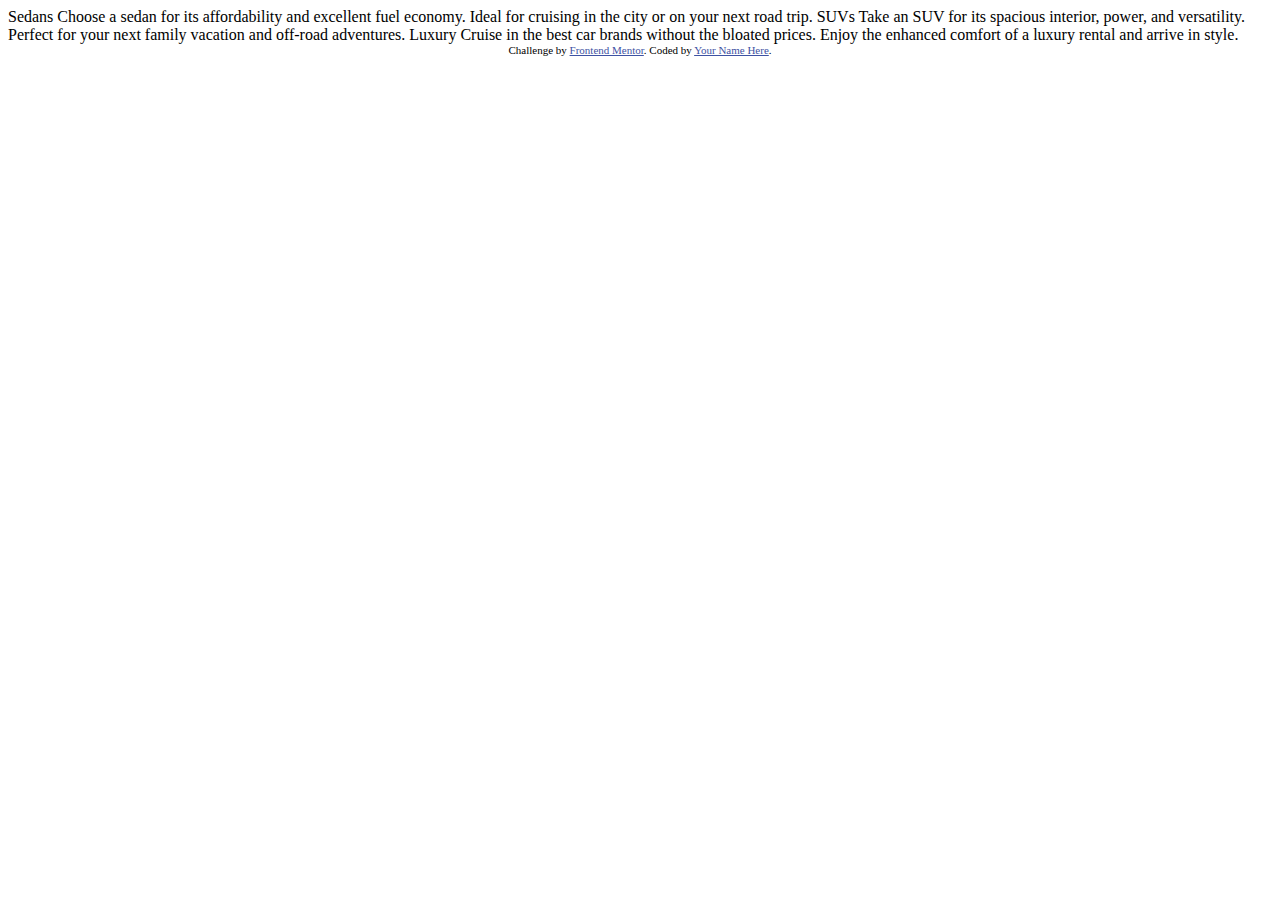
==== 3-column-preview-card-component-main/index.html @ 940c34b3 "Added the 3-column card challenge to the directory" ====
<!DOCTYPE html>
<html lang="en">
<head>
  <meta charset="UTF-8">
  <meta name="viewport" content="width=device-width, initial-scale=1.0"> <!-- displays site properly based on user's device -->

  <link rel="icon" type="image/png" sizes="32x32" href="./images/favicon-32x32.png">
  
  <title>Frontend Mentor | 3-column preview card component</title>

  <!-- Feel free to remove these styles or customise in your own stylesheet 👍 -->
  <style>
    .attribution { font-size: 11px; text-align: center; }
    .attribution a { color: hsl(228, 45%, 44%); }
  </style>
</head>
<body>
  
  Sedans
  Choose a sedan for its affordability and excellent fuel economy. Ideal for cruising in the city 
  or on your next road trip.

  SUVs
  Take an SUV for its spacious interior, power, and versatility. Perfect for your next family vacation 
  and off-road adventures.

  Luxury
  Cruise in the best car brands without the bloated prices. Enjoy the enhanced comfort of a luxury 
  rental and arrive in style.
  
  <div class="attribution">
    Challenge by <a href="https://www.frontendmentor.io?ref=challenge" target="_blank">Frontend Mentor</a>. 
    Coded by <a href="#">Your Name Here</a>.
  </div>
</body>
</html>
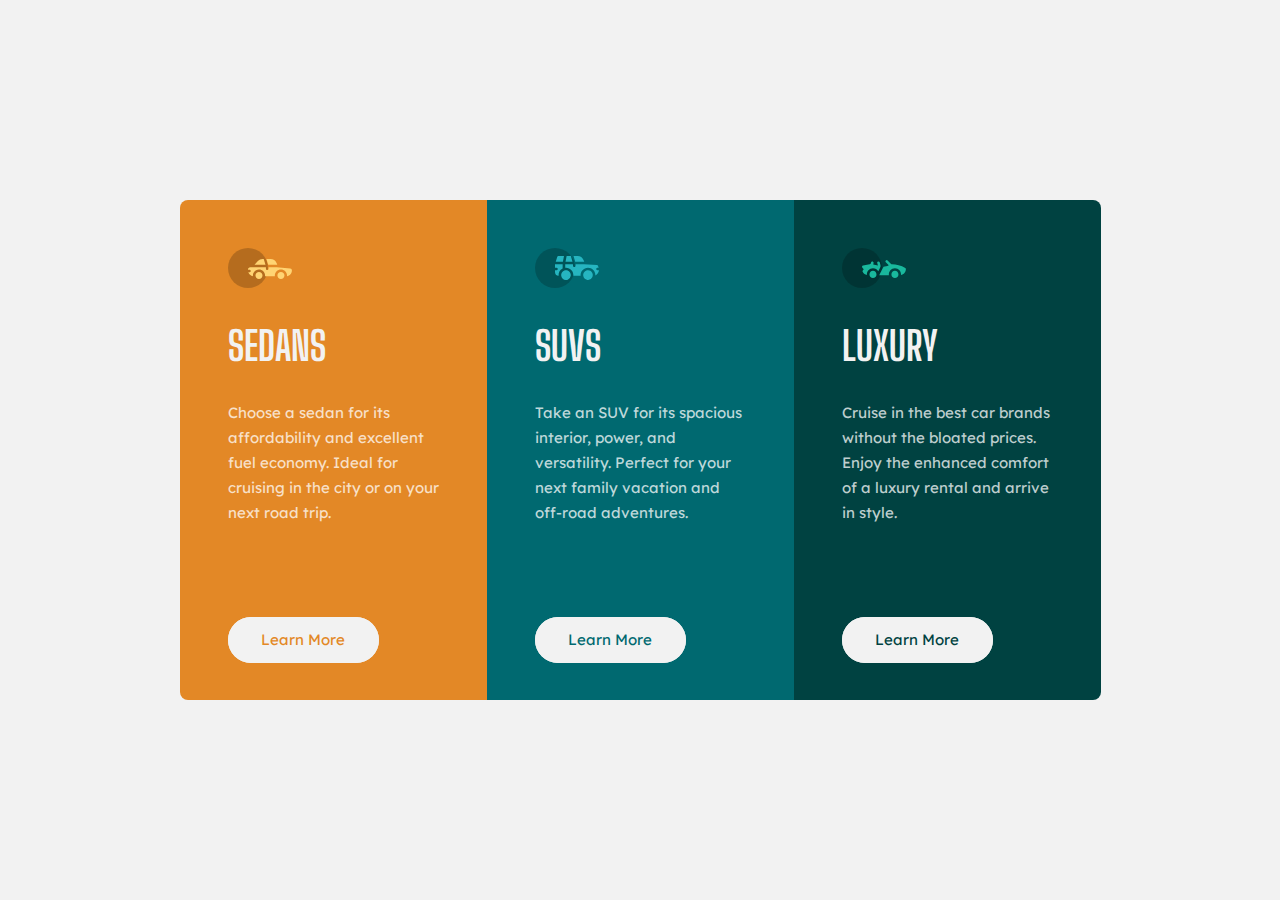
==== commit 626b8f22: "cards done" ====
--- a/3-column-preview-card-component-main/index.html
+++ b/3-column-preview-card-component-main/index.html
@@ -3,34 +3,38 @@
 <head>
   <meta charset="UTF-8">
   <meta name="viewport" content="width=device-width, initial-scale=1.0"> <!-- displays site properly based on user's device -->
-
+  <link rel="stylesheet" href="style.css">
   <link rel="icon" type="image/png" sizes="32x32" href="./images/favicon-32x32.png">
-  
+  <link rel="preconnect" href="https://fonts.googleapis.com">
+  <link rel="preconnect" href="https://fonts.gstatic.com" crossorigin>
+  <link href="https://fonts.googleapis.com/css2?family=Big+Shoulders+Display:wght@700&family=Lexend+Deca&display=swap" rel="stylesheet">
   <title>Frontend Mentor | 3-column preview card component</title>
-
-  <!-- Feel free to remove these styles or customise in your own stylesheet 👍 -->
-  <style>
-    .attribution { font-size: 11px; text-align: center; }
-    .attribution a { color: hsl(228, 45%, 44%); }
-  </style>
 </head>
 <body>
-  
-  Sedans
-  Choose a sedan for its affordability and excellent fuel economy. Ideal for cruising in the city 
-  or on your next road trip.
+  <header class="card">
+    <div class="orange-column">
+      <img src="images/icon-sedans.svg" alt="">
+      <h1>SEDANS</h1>
+      <p>Choose a sedan for its affordability and excellent fuel economy. Ideal for cruising in the city
+      or on your next road trip.</p>
+      <a href="#" class="orange-link">Learn More</a>
+    </div>
 
-  SUVs
-  Take an SUV for its spacious interior, power, and versatility. Perfect for your next family vacation 
-  and off-road adventures.
+    <div class="cyan-column">
+      <img src="images/icon-suvs.svg" alt="">
+      <h1>SUVS</h1>
+      <p>Take an SUV for its spacious interior, power, and versatility. Perfect for your next family vacation
+      and off-road adventures.</p>
+      <a href="#" class="cyan-link">Learn More</a>
+    </div>
 
-  Luxury
-  Cruise in the best car brands without the bloated prices. Enjoy the enhanced comfort of a luxury 
-  rental and arrive in style.
-  
-  <div class="attribution">
-    Challenge by <a href="https://www.frontendmentor.io?ref=challenge" target="_blank">Frontend Mentor</a>. 
-    Coded by <a href="#">Your Name Here</a>.
-  </div>
+    <div class="dark-cyan-column">
+      <img src="images/icon-luxury.svg" alt="">
+      <h1>LUXURY</h1>
+      <p>Cruise in the best car brands without the bloated prices. Enjoy the enhanced comfort of a luxury
+      rental and arrive in style.</p>
+      <a href="#" class="dark-cyan-link">Learn More</a>
+    </div>
+  </header>
 </body>
-</html>+</html>
--- a/3-column-preview-card-component-main/style.css
+++ b/3-column-preview-card-component-main/style.css
@@ -0,0 +1,118 @@
+* {
+  margin: 0;
+  padding: 0;
+  -webkit-box-sizing: border-box;
+          box-sizing: border-box;
+}
+
+body {
+  background-color: #f2f2f2;
+  display: -webkit-box;
+  display: -ms-flexbox;
+  display: flex;
+  -webkit-box-pack: center;
+      -ms-flex-pack: center;
+          justify-content: center;
+  -webkit-box-align: center;
+      -ms-flex-align: center;
+          align-items: center;
+  height: 100vh;
+}
+
+.card {
+  display: -webkit-box;
+  display: -ms-flexbox;
+  display: flex;
+}
+
+.card .orange-column, .card .cyan-column, .card .dark-cyan-column {
+  padding: 48px;
+  width: 307px;
+}
+
+.card .orange-column {
+  background-color: #e38826;
+  border-radius: 8px 0 0 8px;
+}
+
+.card .cyan-column {
+  background-color: #006970;
+}
+
+.card .dark-cyan-column {
+  background-color: #004241;
+  border-radius: 0 8px 8px 0;
+}
+
+.card h1 {
+  color: #f2f2f2;
+  font-family: 'Big Shoulders Display', cursive;
+  font-weight: 700;
+  font-size: 40px;
+  line-height: 48px;
+  margin: 30px 0;
+}
+
+.card p {
+  color: rgba(255, 255, 255, 0.75);
+  font-family: 'Lexend Deca', sans-serif;
+  font-weight: 400;
+  font-size: 15px;
+  line-height: 25px;
+  margin-bottom: 102px;
+}
+
+.card a {
+  padding: 11px 31.5px 12px 31.5px;
+  background-color: #f2f2f2;
+  border-radius: 25px;
+  text-decoration: none;
+  font-family: 'Lexend Deca', sans-serif;
+  font-weight: 400;
+  font-size: 15px;
+  line-height: 25px;
+  border: 2px solid #f2f2f2;
+}
+
+.card a:hover {
+  background-color: transparent;
+  color: #f2f2f2;
+}
+
+.card .orange-link {
+  color: #e38826;
+}
+
+.card .cyan-link {
+  color: #006970;
+}
+
+.card .dark-cyan-link {
+  color: #004241;
+}
+
+@media (max-width: 1000px) {
+  .card {
+    -webkit-box-orient: vertical;
+    -webkit-box-direction: normal;
+        -ms-flex-direction: column;
+            flex-direction: column;
+    -webkit-box-align: center;
+        -ms-flex-align: center;
+            align-items: center;
+    height: 100vh;
+  }
+  .card .orange-column {
+    border-radius: 8px 8px 0 0;
+  }
+  .card .dark-cyan-column {
+    border-radius: 0 0 8px 8px;
+  }
+  .card .orange-column, .card .cyan-column, .card .dark-cyan-column {
+    width: 327px;
+  }
+  .card p {
+    margin-bottom: 36px;
+  }
+}
+/*# sourceMappingURL=style.css.map */